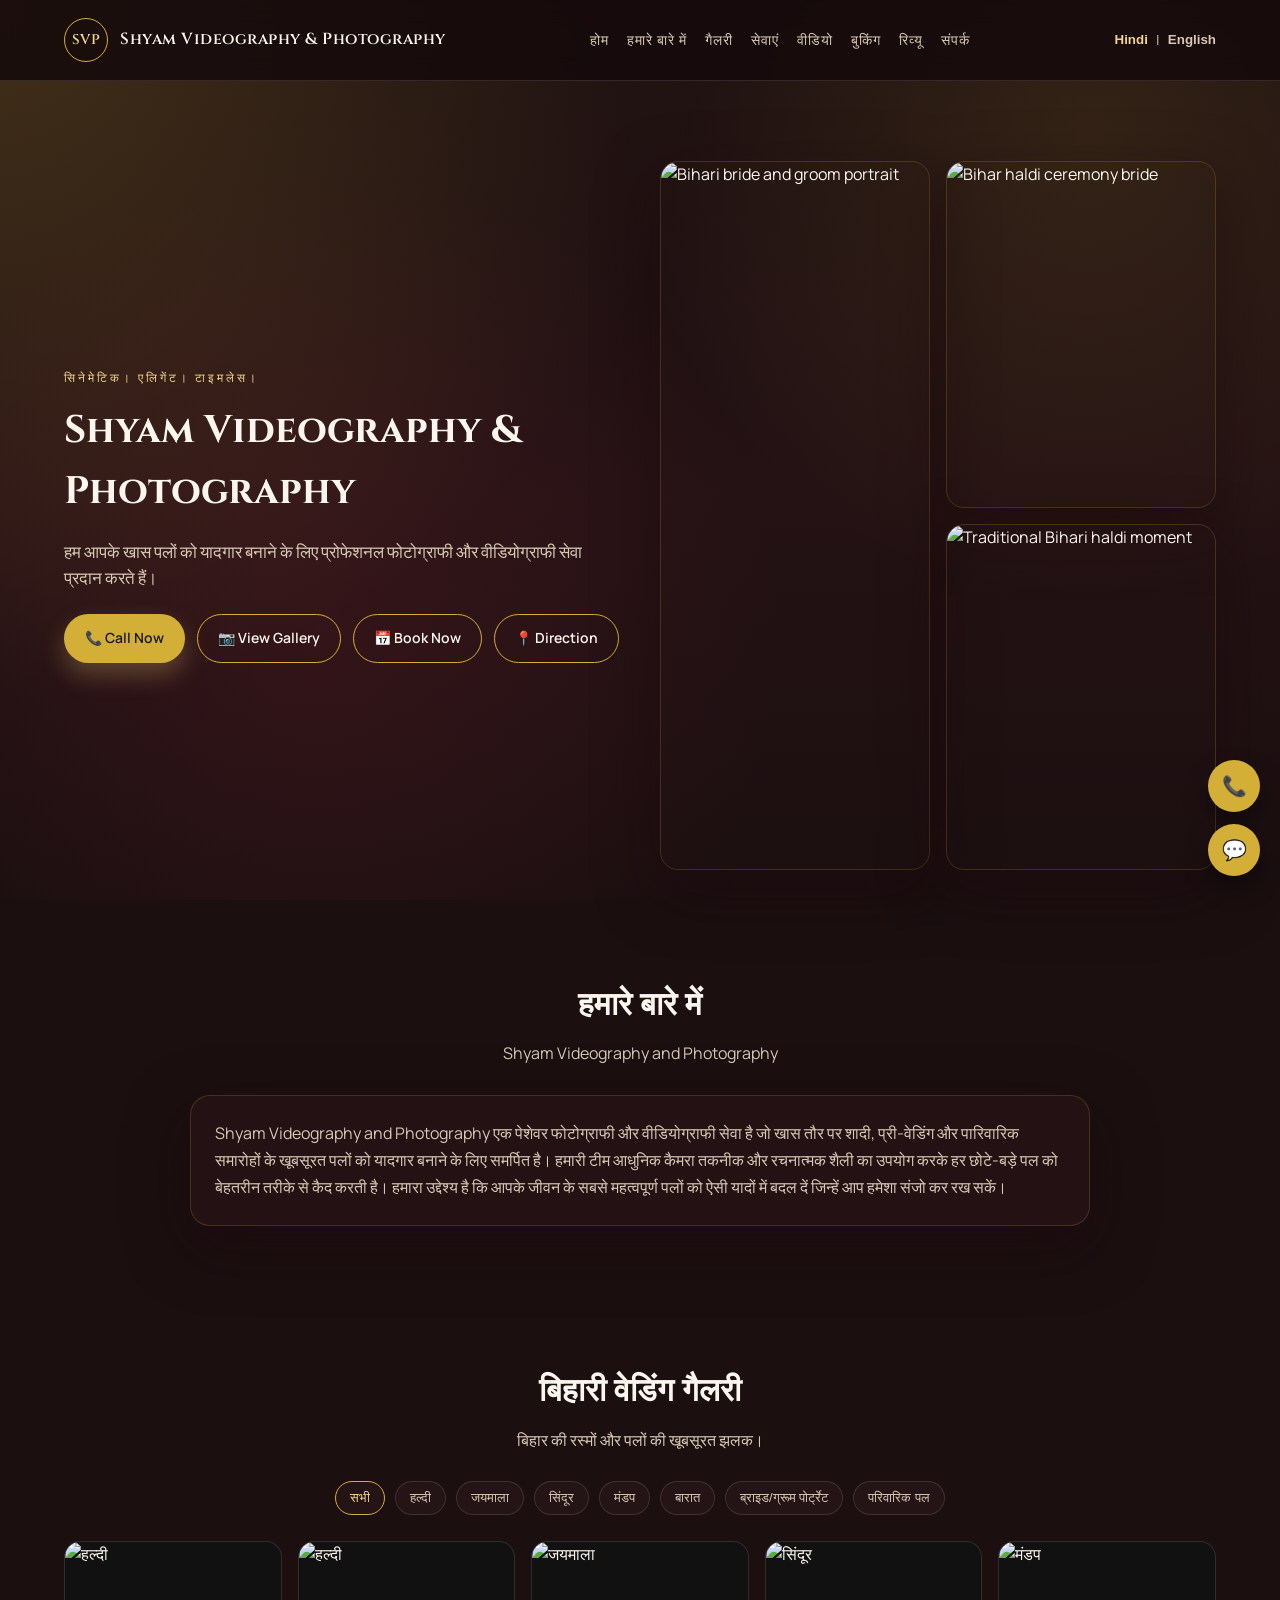
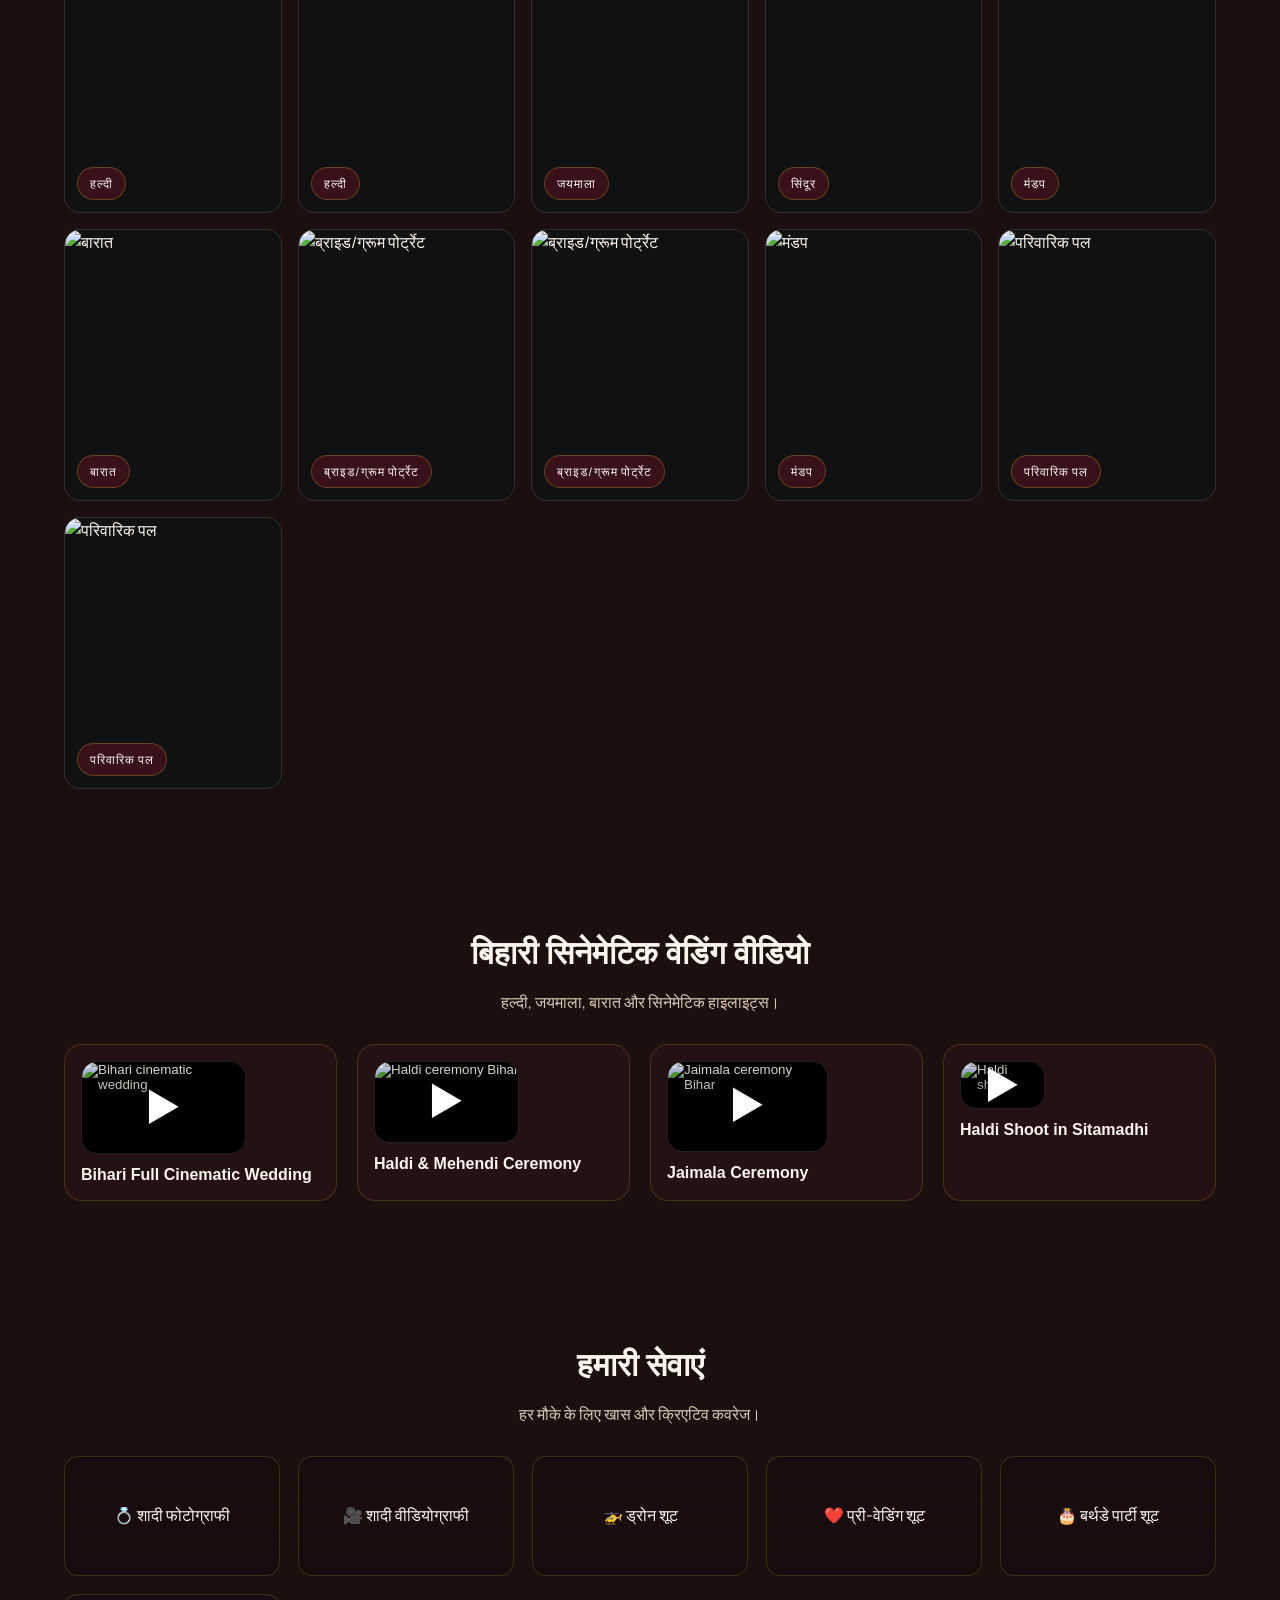
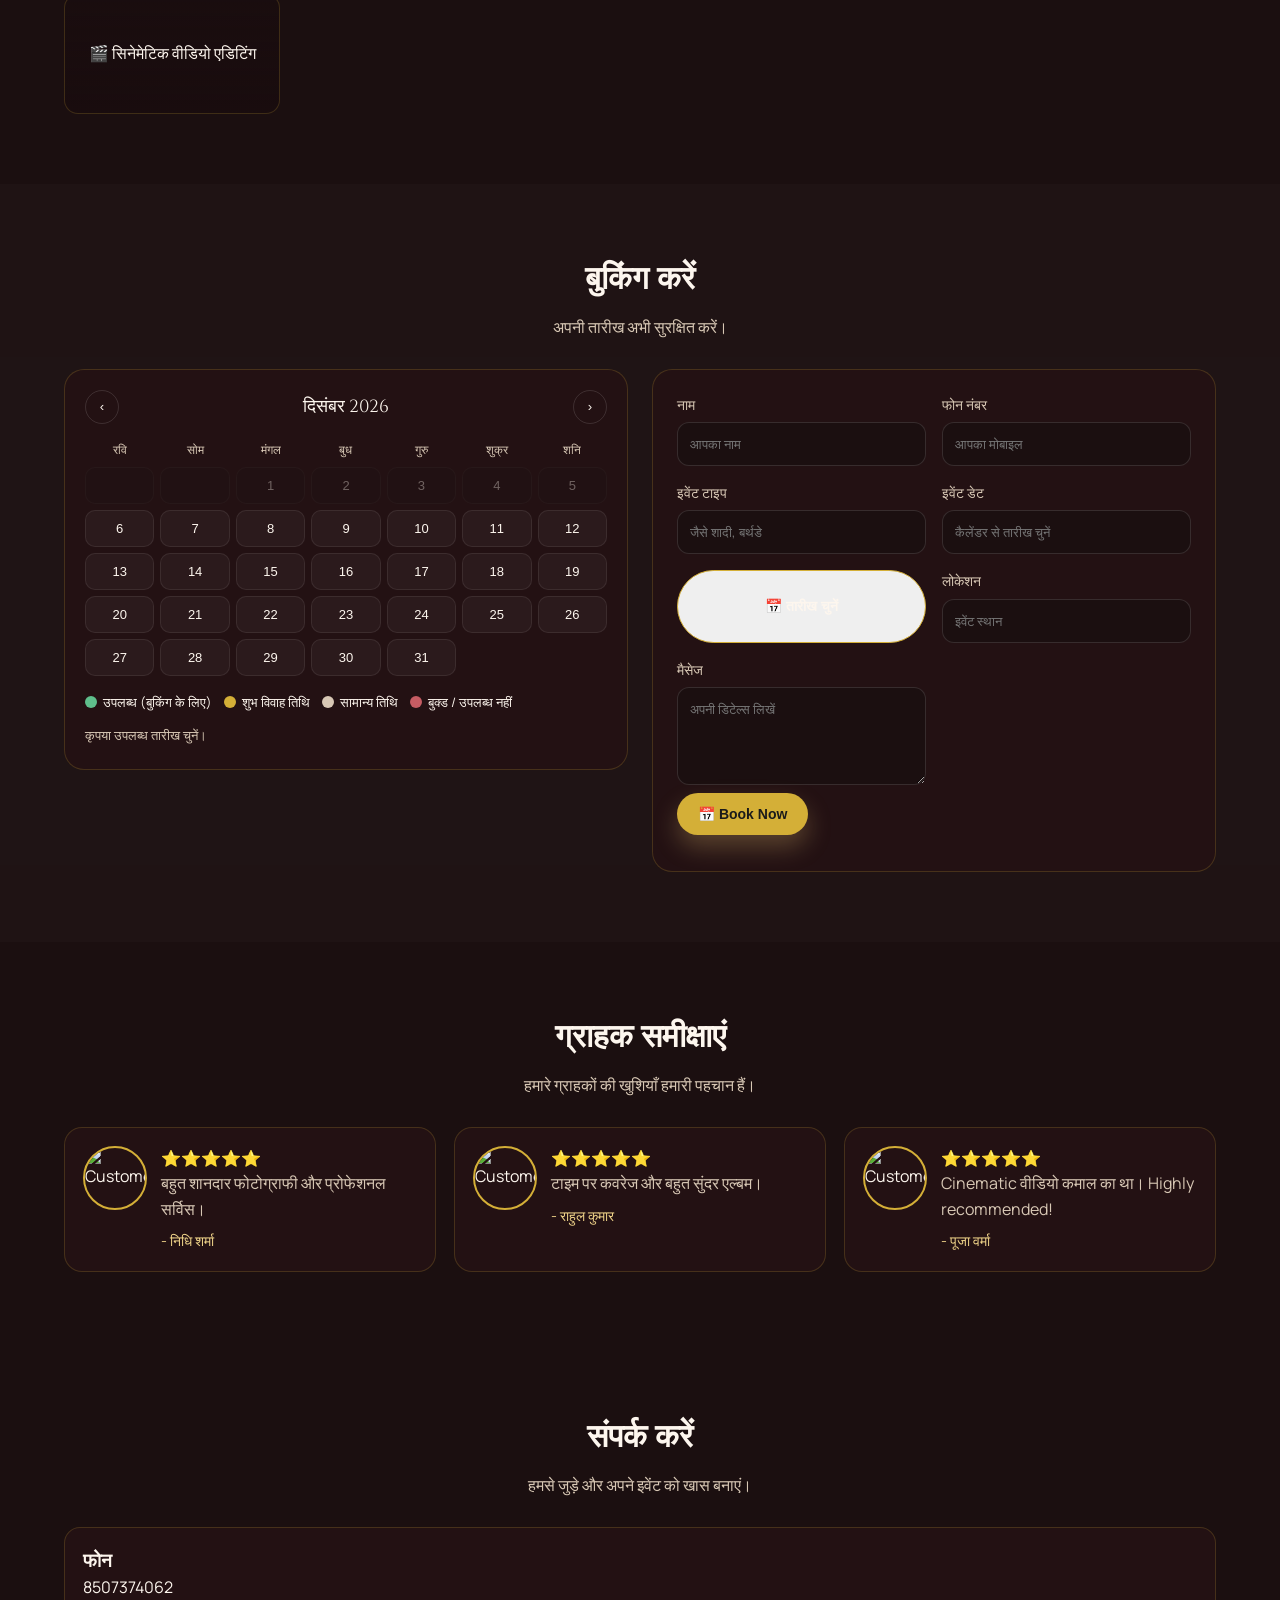
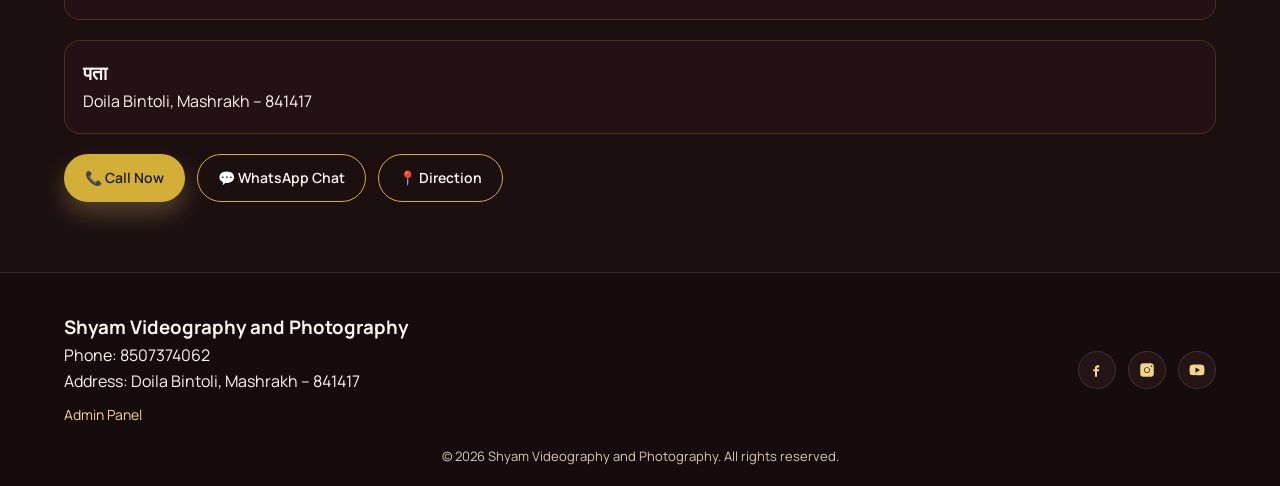
==== index.html @ 52470190 "Add files via upload" ====
﻿<!doctype html>
<html lang="hi">
<head>
  <meta charset="utf-8" />
  <meta name="viewport" content="width=device-width, initial-scale=1" />
  <title>Shyam Videography and Photography</title>
  <meta name="description" content="Shyam Videography and Photography — Professional photography and videography services for weddings, events, pre-wedding shoots, and cinematic films." />
  <meta name="theme-color" content="#0b0b0b" />
  <link rel="preconnect" href="https://fonts.googleapis.com" />
  <link rel="preconnect" href="https://fonts.gstatic.com" crossorigin />
  <link href="https://fonts.googleapis.com/css2?family=Cinzel:wght@500;600;700&family=Manrope:wght@300;400;500;600;700&display=swap" rel="stylesheet" />
  <link rel="stylesheet" href="styles.css" />
</head>
<body>
  <div class="page-bg"></div>
  <header class="site-header">
    <div class="container nav-wrap">
      <a class="logo" href="#home">
        <span class="logo-mark">SVP</span>
        <span class="logo-text" data-i18n="brand">Shyam Videography & Photography</span>
      </a>
      <button class="nav-toggle" aria-label="Toggle navigation" aria-expanded="false">
        <span></span>
        <span></span>
        <span></span>
      </button>
      <nav class="nav">
        <ul class="nav-links">
          <li><a href="#home" data-i18n="nav_home">होम</a></li>
          <li><a href="#about" data-i18n="nav_about">हमारे बारे में</a></li>
          <li><a href="#gallery" data-i18n="nav_gallery">गैलरी</a></li>
          <li><a href="#services" data-i18n="nav_services">सेवाएं</a></li>
          <li><a href="#videos" data-i18n="nav_videos">वीडियो</a></li>
          <li><a href="#booking" data-i18n="nav_booking">बुकिंग</a></li>
          <li><a href="#reviews" data-i18n="nav_reviews">रिव्यू</a></li>
          <li><a href="#contact" data-i18n="nav_contact">संपर्क</a></li>
        </ul>
      </nav>
      <div class="lang-switch" aria-label="Language Switch">
        <button type="button" class="lang-btn active" data-lang="hi">Hindi</button>
        <span class="lang-sep">|</span>
        <button type="button" class="lang-btn" data-lang="en">English</button>
      </div>
    </div>
  </header>

  <main>
    <section id="home" class="hero">
      <div class="container hero-grid">
        <div class="hero-content reveal">
          <p class="eyebrow" data-i18n="hero_eyebrow">Cinematic. Elegant. Timeless.</p>
          <h1 data-i18n="hero_title">Shyam Videography & Photography</h1>
          <p class="hero-desc" data-i18n="hero_desc">
            हम आपके खास पलों को यादगार बनाने के लिए प्रोफेशनल फोटोग्राफी और वीडियोग्राफी सेवा प्रदान करते हैं।
          </p>
          <div class="hero-actions">
            <a class="btn btn-primary" href="tel:8507374062" data-i18n="btn_call">📞 Call Now</a>
            <a class="btn btn-outline" href="#gallery" data-i18n="btn_gallery">📷 View Gallery</a>
            <a class="btn btn-outline" href="#booking" data-i18n="btn_book">📅 Book Now</a>
            <a class="btn btn-outline" href="https://www.google.com/maps/dir/?api=1&destination=Doila+Bintoli+Mashrakh+841417" target="_blank" rel="noopener" data-i18n="btn_direction">📍 Direction</a>
          </div>
        </div>
        <div class="hero-media reveal">
          <div class="hero-image hero-image-lg">
            <img src="https://commons.wikimedia.org/wiki/Special:FilePath/Bihari_Bride_and_groom.jpg" alt="Bihari bride and groom portrait" loading="lazy" decoding="async" width="900" height="1200" />
          </div>
          <div class="hero-image hero-image-sm">
            <img src="https://images.unsplash.com/photo-1698460918119-7359a8a945a0?auto=format&fit=crop&w=900&q=80" alt="Bihar haldi ceremony bride" loading="lazy" decoding="async" width="700" height="900" />
          </div>
          <div class="hero-image hero-image-sm">
            <img src="https://images.unsplash.com/photo-1698460917986-8dfcea8b6ca7?auto=format&fit=crop&w=900&q=80" alt="Traditional Bihari haldi moment" loading="lazy" decoding="async" width="700" height="900" />
          </div>
        </div>
      </div>
    </section>

    <section id="about" class="section about">
      <div class="container">
        <div class="section-title reveal">
          <h2 data-i18n="about_title">हमारे बारे में</h2>
          <p data-i18n="about_sub">Shyam Videography and Photography</p>
        </div>
        <div class="about-card reveal">
          <p data-i18n="about_body">
            Shyam Videography and Photography एक पेशेवर फोटोग्राफी और वीडियोग्राफी सेवा है जो खास तौर पर शादी, प्री-वेडिंग और पारिवारिक समारोहों के खूबसूरत पलों को यादगार बनाने के लिए समर्पित है। हमारी टीम आधुनिक कैमरा तकनीक और रचनात्मक शैली का उपयोग करके हर छोटे-बड़े पल को बेहतरीन तरीके से कैद करती है। हमारा उद्देश्य है कि आपके जीवन के सबसे महत्वपूर्ण पलों को ऐसी यादों में बदल दें जिन्हें आप हमेशा संजो कर रख सकें।
          </p>
        </div>
      </div>
    </section>

    <section id="gallery" class="section">
      <div class="container">
        <div class="section-title reveal">
          <h2 data-i18n="gallery_title">बिहारी वेडिंग गैलरी</h2>
          <p data-i18n="gallery_sub">बिहार की रस्मों और पलों की खूबसूरत झलक।</p>
        </div>
        <div class="gallery-filters reveal">
          <button class="chip active" data-filter="all" data-i18n="cat_all">सभी</button>
          <button class="chip" data-filter="haldi" data-i18n="cat_haldi">हल्दी</button>
          <button class="chip" data-filter="jaimala" data-i18n="cat_jaimala">जयमाला</button>
          <button class="chip" data-filter="sindoor" data-i18n="cat_sindoor">सिंदूर</button>
          <button class="chip" data-filter="mandap" data-i18n="cat_mandap">मंडप</button>
          <button class="chip" data-filter="baraat" data-i18n="cat_baraat">बारात</button>
          <button class="chip" data-filter="portraits" data-i18n="cat_portraits">ब्राइड/ग्रूम पोर्ट्रेट</button>
          <button class="chip" data-filter="family" data-i18n="cat_family">परिवारिक पल</button>
        </div>
        <div class="gallery-grid reveal" id="galleryGrid"></div>
      </div>
    </section>

    <section id="videos" class="section">
      <div class="container">
        <div class="section-title reveal">
          <h2 data-i18n="videos_title">बिहारी सिनेमेटिक वेडिंग वीडियो</h2>
          <p data-i18n="videos_sub">हल्दी, जयमाला, बारात और सिनेमेटिक हाइलाइट्स।</p>
        </div>
        <div class="video-grid reveal">
          <button class="video-card video-trigger" type="button" data-type="youtube" data-src="https://www.youtube.com/embed/qNAuWdhF4SA?autoplay=1" data-title="Bihari Full Cinematic Wedding" aria-label="Play Bihari cinematic wedding video">
            <div class="video-thumb">
              <img src="https://img.youtube.com/vi/qNAuWdhF4SA/hqdefault.jpg" alt="Bihari cinematic wedding" loading="lazy" />
              <span class="play-icon">▶</span>
            </div>
            <h3 data-i18n="video_card_1">Bihari Full Cinematic Wedding</h3>
          </button>
          <button class="video-card video-trigger" type="button" data-type="youtube" data-src="https://www.youtube.com/embed/oXhUP4kQTIw?autoplay=1" data-title="Haldi & Mehendi Ceremony in Bihar" aria-label="Play haldi ceremony video">
            <div class="video-thumb">
              <img src="https://img.youtube.com/vi/oXhUP4kQTIw/hqdefault.jpg" alt="Haldi ceremony Bihar" loading="lazy" />
              <span class="play-icon">▶</span>
            </div>
            <h3 data-i18n="video_card_2">Haldi & Mehendi Ceremony</h3>
          </button>
          <button class="video-card video-trigger" type="button" data-type="youtube" data-src="https://www.youtube.com/embed/7aouarrAxtg?autoplay=1" data-title="Jaimala Ceremony in Bihar" aria-label="Play jaimala ceremony video">
            <div class="video-thumb">
              <img src="https://img.youtube.com/vi/7aouarrAxtg/hqdefault.jpg" alt="Jaimala ceremony Bihar" loading="lazy" />
              <span class="play-icon">▶</span>
            </div>
            <h3 data-i18n="video_card_3">Jaimala Ceremony</h3>
          </button>
          <button class="video-card video-trigger" type="button" data-type="mp4" data-src="https://www.pexels.com/download/video/15805103/" data-poster="https://images.unsplash.com/photo-1698460918119-7359a8a945a0?auto=format&fit=crop&w=1200&q=80" data-title="Haldi Shoot in Sitamadhi" aria-label="Play haldi shoot video">
            <div class="video-thumb">
              <img src="https://images.unsplash.com/photo-1698460918119-7359a8a945a0?auto=format&fit=crop&w=1200&q=80" alt="Haldi shoot" loading="lazy" />
              <span class="play-icon">▶</span>
            </div>
            <h3 data-i18n="video_card_4">Haldi Shoot in Sitamadhi</h3>
          </button>
        </div>
      </div>
    </section>

    <section id="services" class="section">
      <div class="container">
        <div class="section-title reveal">
          <h2 data-i18n="services_title">हमारी सेवाएं</h2>
          <p data-i18n="services_sub">हर मौके के लिए खास और क्रिएटिव कवरेज।</p>
        </div>
        <div class="services-grid reveal">
          <div class="service-card" style="--card-bg: url('https://commons.wikimedia.org/wiki/Special:FilePath/Bihari_Bride_and_groom.jpg');" data-i18n="service_1">💍 शादी फोटोग्राफी</div>
          <div class="service-card" style="--card-bg: url('https://commons.wikimedia.org/wiki/Special:FilePath/Bihari_marriage_system.jpg');" data-i18n="service_2">🎥 शादी वीडियोग्राफी</div>
          <div class="service-card" style="--card-bg: url('https://commons.wikimedia.org/wiki/Special:FilePath/Wedding_in_Bihar.jpg');" data-i18n="service_3">🚁 ड्रोन शूट</div>
          <div class="service-card" style="--card-bg: url('https://images.unsplash.com/photo-1698460917986-8dfcea8b6ca7?auto=format&fit=crop&w=1200&q=80');" data-i18n="service_4">❤️ प्री-वेडिंग शूट</div>
          <div class="service-card" style="--card-bg: url('https://images.pexels.com/photos/14062392/pexels-photo-14062392.jpeg?auto=compress&cs=tinysrgb&w=1200');" data-i18n="service_5">🎂 बर्थडे पार्टी शूट</div>
          <div class="service-card" style="--card-bg: url('https://commons.wikimedia.org/wiki/Special:FilePath/Bihari_wedding_sindoordaan.jpg');" data-i18n="service_6">🎬 सिनेमेटिक वीडियो एडिटिंग</div>
        </div>
      </div>
    </section>

    <section id="booking" class="section booking">
      <div class="container">
        <div class="section-title reveal">
          <h2 data-i18n="booking_title">बुकिंग करें</h2>
          <p data-i18n="booking_sub">अपनी तारीख अभी सुरक्षित करें।</p>
        </div>
        <div class="booking-layout reveal">
          <div class="calendar-panel" id="calendarPanel">
            <div class="calendar-header">
              <button type="button" class="cal-nav" data-cal-prev aria-label="Previous month">‹</button>
              <div class="calendar-title" id="calendarTitle"></div>
              <button type="button" class="cal-nav" data-cal-next aria-label="Next month">›</button>
            </div>
            <div class="calendar-weekdays" id="calendarWeekdays"></div>
            <div class="calendar-grid" id="calendarGrid"></div>
            <div class="calendar-legend">
              <span class="legend available" data-i18n="cal_available">Available for Booking</span>
              <span class="legend shubh" data-i18n="cal_shubh">शुभ विवाह तिथि</span>
              <span class="legend normal" data-i18n="cal_normal">सामान्य तिथि</span>
              <span class="legend booked" data-i18n="cal_booked">Booked / Unavailable</span>
            </div>
            <p class="calendar-note" id="calendarNote"></p>
          </div>

          <form class="booking-form" id="bookingForm">
            <div class="form-grid">
              <label>
                <span data-i18n="form_name">नाम</span>
                <input type="text" name="name" placeholder="आपका नाम" required data-i18n-placeholder="form_name_ph" />
              </label>
              <label>
                <span data-i18n="form_phone">फोन नंबर</span>
                <input type="tel" name="phone" placeholder="आपका मोबाइल" required data-i18n-placeholder="form_phone_ph" />
              </label>
              <label>
                <span data-i18n="form_event">इवेंट टाइप</span>
                <input type="text" name="event" placeholder="जैसे शादी, बर्थडे" required data-i18n-placeholder="form_event_ph" />
              </label>
              <label>
                <span data-i18n="form_event_date">इवेंट डेट</span>
                <input type="text" name="eventDate" id="selectedDate" placeholder="कैलेंडर से तारीख चुनें" readonly required data-i18n-placeholder="form_event_date_ph" />
              </label>
              <button class="btn btn-outline btn-calendar" type="button" data-cal-open data-i18n="btn_select_date">📅 तारीख चुनें</button>
              <label>
                <span data-i18n="form_location">लोकेशन</span>
                <input type="text" name="location" placeholder="इवेंट स्थान" required data-i18n-placeholder="form_location_ph" />
              </label>
              <label>
                <span data-i18n="form_message">मैसेज</span>
                <textarea name="message" rows="4" placeholder="अपनी डिटेल्स लिखें" data-i18n-placeholder="form_message_ph"></textarea>
              </label>
            </div>
            <button class="btn btn-primary" type="submit" data-i18n="btn_book">📅 Book Now</button>
            <p class="form-success" id="formSuccess" aria-live="polite"></p>
          </form>
        </div>
      </div>
    </section>

    <section id="reviews" class="section">
      <div class="container">
        <div class="section-title reveal">
          <h2 data-i18n="reviews_title">ग्राहक समीक्षाएं</h2>
          <p data-i18n="reviews_sub">हमारे ग्राहकों की खुशियाँ हमारी पहचान हैं।</p>
        </div>
        <div class="reviews-grid reveal">
          <div class="review-card">
            <img src="https://images.unsplash.com/photo-1698460918119-7359a8a945a0?auto=format&fit=crop&w=400&q=80" alt="Customer" loading="lazy" />
            <div class="review-content">
              <div class="stars">⭐⭐⭐⭐⭐</div>
              <p data-i18n="review_1">बहुत शानदार फोटोग्राफी और प्रोफेशनल सर्विस।</p>
              <span class="reviewer" data-i18n="reviewer_1">- निधि शर्मा</span>
            </div>
          </div>
          <div class="review-card">
            <img src="https://commons.wikimedia.org/wiki/Special:FilePath/Bihari_Bride_and_groom.jpg" alt="Customer" loading="lazy" />
            <div class="review-content">
              <div class="stars">⭐⭐⭐⭐⭐</div>
              <p data-i18n="review_2">टाइम पर कवरेज और बहुत सुंदर एल्बम।</p>
              <span class="reviewer" data-i18n="reviewer_2">- राहुल कुमार</span>
            </div>
          </div>
          <div class="review-card">
            <img src="https://images.pexels.com/photos/14062392/pexels-photo-14062392.jpeg?auto=compress&cs=tinysrgb&w=400" alt="Customer" loading="lazy" />
            <div class="review-content">
              <div class="stars">⭐⭐⭐⭐⭐</div>
              <p data-i18n="review_3">Cinematic वीडियो कमाल का था। Highly recommended!</p>
              <span class="reviewer" data-i18n="reviewer_3">- पूजा वर्मा</span>
            </div>
          </div>
        </div>
      </div>
    </section>

    <section id="contact" class="section contact">
      <div class="container">
        <div class="section-title reveal">
          <h2 data-i18n="contact_title">संपर्क करें</h2>
          <p data-i18n="contact_sub">हमसे जुड़े और अपने इवेंट को खास बनाएं।</p>
        </div>
        <div class="contact-grid reveal">
          <div class="contact-card">
            <h3 data-i18n="contact_phone">फोन</h3>
            <p><a href="tel:8507374062">8507374062</a></p>
          </div>
          <div class="contact-card">
            <h3 data-i18n="contact_address">पता</h3>
            <p>Doila Bintoli, Mashrakh – 841417</p>
          </div>
          <div class="contact-actions">
            <a class="btn btn-primary" href="tel:8507374062" data-i18n="btn_call">📞 Call Now</a>
            <a class="btn btn-outline" href="https://wa.me/918507374062" target="_blank" rel="noopener" data-i18n="btn_whatsapp">💬 WhatsApp Chat</a>
            <a class="btn btn-outline" href="https://www.google.com/maps/dir/?api=1&destination=Doila+Bintoli+Mashrakh+841417" target="_blank" rel="noopener" data-i18n="btn_direction">📍 Get Direction</a>
          </div>
        </div>
      </div>
    </section>
  </main>

  <footer class="site-footer">
    <div class="container footer-grid">
      <div>
        <h3>Shyam Videography and Photography</h3>
        <p>Phone: <a href="tel:8507374062">8507374062</a></p>
        <p>Address: Doila Bintoli, Mashrakh – 841417</p>
        <a class="admin-link" href="admin.html">Admin Panel</a>
      </div>
      <div class="footer-social">
        <a href="#" aria-label="Facebook" class="social-icon">
          <svg viewBox="0 0 24 24" aria-hidden="true">
            <path d="M15 8.5h-2.1c-.4 0-.9.2-.9.9v1.6h2.9l-.4 2.8h-2.5v7.2H9.3v-7.2H7v-2.8h2.3V9.1c0-2.3 1.4-3.6 3.6-3.6H15v3z"/>
          </svg>
        </a>
        <a href="#" aria-label="Instagram" class="social-icon">
          <svg viewBox="0 0 24 24" aria-hidden="true">
            <path d="M7 3h10a4 4 0 0 1 4 4v10a4 4 0 0 1-4 4H7a4 4 0 0 1-4-4V7a4 4 0 0 1 4-4zm5 5.2a3.8 3.8 0 1 0 0 7.6 3.8 3.8 0 0 0 0-7.6zm6.1-2.2a1 1 0 1 0 0 2 1 1 0 0 0 0-2zm-6.1 3.1a2.9 2.9 0 1 1 0 5.8 2.9 2.9 0 0 1 0-5.8z"/>
          </svg>
        </a>
        <a href="#" aria-label="YouTube" class="social-icon">
          <svg viewBox="0 0 24 24" aria-hidden="true">
            <path d="M21.6 7.2a2.8 2.8 0 0 0-2-2C17.9 4.8 12 4.8 12 4.8s-5.9 0-7.6.4a2.8 2.8 0 0 0-2 2 29.6 29.6 0 0 0 0 9.6 2.8 2.8 0 0 0 2 2c1.7.4 7.6.4 7.6.4s5.9 0 7.6-.4a2.8 2.8 0 0 0 2-2 29.6 29.6 0 0 0 0-9.6zM10 15.5V8.5l6 3.5-6 3.5z"/>
          </svg>
        </a>
      </div>
    </div>
    <div class="footer-bottom">© 2026 Shyam Videography and Photography. All rights reserved.</div>
  </footer>

  <div class="lightbox" id="lightbox" aria-hidden="true">
    <button class="lightbox-close" aria-label="Close">×</button>
    <button class="lightbox-prev" aria-label="Previous">‹</button>
    <img class="lightbox-image" alt="Gallery preview" />
    <button class="lightbox-next" aria-label="Next">›</button>
    <div class="lightbox-caption"></div>
  </div>

  <div class="video-lightbox" id="videoLightbox" aria-hidden="true" role="dialog" aria-modal="true">
    <button class="lightbox-close video-close" aria-label="Close video">×</button>
    <div class="video-shell">
      <div class="video-frame" id="videoFrame"></div>
    </div>
    <div class="lightbox-caption" id="videoCaption"></div>
  </div>

  <div class="floating-buttons">
    <a href="tel:8507374062" class="float-btn" aria-label="Call">📞</a>
    <a href="https://wa.me/918507374062" class="float-btn" aria-label="WhatsApp" target="_blank" rel="noopener">💬</a>
  </div>

  <script src="script.js"></script>
</body>
</html>
---- styles.css ----
﻿:root {
  --bg: #0b0b0b;
  --bg-soft: #131313;
  --text: #f6f2e9;
  --muted: #c7c2b9;
  --accent: #d6b36a;
  --accent-strong: #f3d58a;
  --border: rgba(255, 255, 255, 0.08);
  --shadow: 0 20px 60px rgba(0, 0, 0, 0.45);
  --success: #56c18f;
  --danger: #d0686a;
}

* {
  box-sizing: border-box;
  margin: 0;
  padding: 0;
}

body {
  font-family: "Manrope", sans-serif;
  color: var(--text);
  background: var(--bg);
  line-height: 1.6;
  min-height: 100vh;
  scroll-behavior: smooth;
}

a {
  color: inherit;
  text-decoration: none;
}

img {
  max-width: 100%;
  display: block;
}

.page-bg {
  position: fixed;
  inset: 0;
  background:
    radial-gradient(circle at top left, rgba(214, 179, 106, 0.18), transparent 45%),
    radial-gradient(circle at 20% 70%, rgba(255, 255, 255, 0.05), transparent 40%),
    radial-gradient(circle at 80% 20%, rgba(214, 179, 106, 0.1), transparent 35%),
    linear-gradient(180deg, #0b0b0b 0%, #0f0f0f 60%, #0b0b0b 100%);
  z-index: -2;
}

.container {
  width: min(1200px, 90%);
  margin: 0 auto;
}

.site-header {
  position: sticky;
  top: 0;
  z-index: 20;
  background: rgba(9, 9, 9, 0.8);
  backdrop-filter: blur(12px);
  border-bottom: 1px solid var(--border);
}

.nav-wrap {
  display: flex;
  align-items: center;
  justify-content: space-between;
  padding: 18px 0;
  gap: 16px;
}

.logo {
  display: flex;
  align-items: center;
  gap: 12px;
  font-family: "Cinzel", serif;
  font-weight: 600;
  letter-spacing: 0.5px;
}

.logo-mark {
  width: 44px;
  height: 44px;
  border-radius: 50%;
  border: 1px solid var(--accent);
  display: grid;
  place-items: center;
  color: var(--accent-strong);
  font-size: 14px;
}

.nav {
  flex: 1;
}

.nav-links {
  display: flex;
  gap: 18px;
  list-style: none;
  justify-content: center;
}

.nav-links a {
  font-size: 14px;
  text-transform: uppercase;
  letter-spacing: 1px;
  color: var(--muted);
  transition: color 0.2s ease;
}

.nav-links a:hover,
.nav-links a:focus {
  color: var(--accent-strong);
}

.lang-switch {
  display: flex;
  align-items: center;
  gap: 8px;
  font-size: 14px;
  color: var(--muted);
}

.lang-btn {
  background: transparent;
  border: none;
  color: inherit;
  font-weight: 600;
  cursor: pointer;
}

.lang-btn.active {
  color: var(--accent-strong);
}

.nav-toggle {
  display: none;
  background: transparent;
  border: none;
  flex-direction: column;
  gap: 6px;
  cursor: pointer;
}

.nav-toggle span {
  width: 26px;
  height: 2px;
  background: var(--text);
}

.hero {
  padding: 80px 0 40px;
}

.hero-grid {
  display: grid;
  grid-template-columns: repeat(auto-fit, minmax(280px, 1fr));
  gap: 40px;
  align-items: center;
}

.hero-content h1 {
  font-family: "Cinzel", serif;
  font-size: clamp(2.2rem, 3vw, 3.4rem);
  margin: 12px 0 16px;
}

.hero-desc {
  color: var(--muted);
  font-size: 1.05rem;
  max-width: 540px;
}

.eyebrow {
  text-transform: uppercase;
  letter-spacing: 3px;
  font-size: 12px;
  color: var(--accent-strong);
}

.hero-actions {
  display: flex;
  flex-wrap: wrap;
  gap: 12px;
  margin-top: 22px;
}

.btn {
  display: inline-flex;
  align-items: center;
  justify-content: center;
  padding: 12px 20px;
  border-radius: 999px;
  font-weight: 600;
  font-size: 14px;
  border: 1px solid transparent;
  transition: transform 0.2s ease, box-shadow 0.2s ease, border-color 0.2s ease;
}

.btn-primary {
  background: var(--accent);
  color: #1a1a1a;
  box-shadow: 0 12px 24px rgba(214, 179, 106, 0.3);
}

.btn-outline {
  border-color: var(--accent);
  color: var(--text);
}

.btn:hover {
  transform: translateY(-2px);
  box-shadow: 0 10px 30px rgba(0, 0, 0, 0.35);
}

.hero-media {
  display: grid;
  grid-template-columns: repeat(2, minmax(0, 1fr));
  grid-auto-rows: minmax(120px, auto);
  gap: 16px;
}

.hero-image {
  overflow: hidden;
  border-radius: 18px;
  border: 1px solid var(--border);
  box-shadow: var(--shadow);
}

.hero-image img {
  width: 100%;
  height: 100%;
  object-fit: cover;
  transition: transform 0.4s ease;
}

.hero-image:hover img {
  transform: scale(1.06);
}

.hero-image-lg {
  grid-row: span 2;
}

.section {
  padding: 70px 0;
}

.section-title {
  text-align: center;
  margin-bottom: 28px;
}

.section-title h2 {
  font-family: "Cinzel", serif;
  font-size: clamp(1.6rem, 2.5vw, 2.4rem);
  margin-bottom: 10px;
}

.section-title p {
  color: var(--muted);
}

.about-card {
  background: var(--bg-soft);
  border: 1px solid var(--border);
  border-radius: 20px;
  padding: 24px;
  max-width: 900px;
  margin: 0 auto;
  color: var(--muted);
  font-size: 1rem;
  line-height: 1.7;
  box-shadow: var(--shadow);
}

.gallery-filters {
  display: flex;
  flex-wrap: wrap;
  gap: 10px;
  justify-content: center;
  margin-bottom: 26px;
}

.chip {
  padding: 8px 14px;
  border-radius: 999px;
  border: 1px solid var(--border);
  background: var(--bg-soft);
  color: var(--muted);
  font-size: 13px;
  cursor: pointer;
}

.chip.active {
  border-color: var(--accent);
  color: var(--accent-strong);
}

.gallery-grid {
  display: grid;
  grid-template-columns: repeat(auto-fit, minmax(180px, 1fr));
  gap: 16px;
}

.gallery-item {
  position: relative;
  overflow: hidden;
  border-radius: 16px;
  border: 1px solid var(--border);
  cursor: pointer;
  aspect-ratio: 4 / 5;
  background: #111;
}

.gallery-item img {
  width: 100%;
  height: 100%;
  object-fit: cover;
  transition: transform 0.4s ease;
}

.gallery-item:hover img {
  transform: scale(1.08);
}

.gallery-item .badge {
  position: absolute;
  bottom: 12px;
  left: 12px;
  background: rgba(0, 0, 0, 0.6);
  border: 1px solid var(--border);
  color: var(--text);
  padding: 6px 12px;
  border-radius: 999px;
  font-size: 12px;
  letter-spacing: 1px;
}

.video-grid {
  display: grid;
  grid-template-columns: repeat(auto-fit, minmax(240px, 1fr));
  gap: 20px;
}

.video-card {
  background: var(--bg-soft);
  border: 1px solid var(--border);
  border-radius: 18px;
  padding: 16px;
  text-align: left;
  cursor: pointer;
  color: inherit;
  display: flex;
  flex-direction: column;
  gap: 12px;
}

.video-card:focus-visible {
  outline: 2px solid var(--accent);
  outline-offset: 2px;
}

.video-card h3 {
  font-size: 1rem;
}

.video-thumb {
  position: relative;
  border-radius: 16px;
  overflow: hidden;
  border: 1px solid var(--border);
  aspect-ratio: 16 / 9;
  background: #000;
}

.video-thumb img {
  width: 100%;
  height: 100%;
  object-fit: cover;
}

.play-icon {
  position: absolute;
  inset: 0;
  display: grid;
  place-items: center;
  font-size: 42px;
  color: #fff;
  background: linear-gradient(0deg, rgba(0, 0, 0, 0.55), rgba(0, 0, 0, 0.1));
}

.video-shell {
  width: min(960px, 92vw);
}

.video-frame {
  position: relative;
  padding-top: 56.25%;
  border-radius: 16px;
  overflow: hidden;
  border: 1px solid var(--border);
  background: #000;
}

.video-frame iframe,
.video-frame video {
  position: absolute;
  inset: 0;
  width: 100%;
  height: 100%;
  border: none;
}

.services-grid {
  display: grid;
  grid-template-columns: repeat(auto-fit, minmax(200px, 1fr));
  gap: 18px;
}

.service-card {
  padding: 18px;
  border-radius: 14px;
  border: 1px solid var(--border);
  text-align: center;
  font-size: 1rem;
  min-height: 120px;
  display: grid;
  place-items: center;
  background:
    linear-gradient(180deg, rgba(11, 11, 11, 0.6) 0%, rgba(11, 11, 11, 0.85) 100%),
    var(--card-bg, #1b1b1b);
  background-size: cover;
  background-position: center;
}

.booking {
  background: rgba(255, 255, 255, 0.02);
}

.booking-layout {
  display: grid;
  grid-template-columns: minmax(0, 1fr) minmax(0, 1fr);
  gap: 24px;
  align-items: start;
}

.calendar-panel {
  background: var(--bg-soft);
  border-radius: 20px;
  padding: 20px;
  border: 1px solid var(--border);
}

.calendar-header {
  display: flex;
  align-items: center;
  justify-content: space-between;
  margin-bottom: 16px;
}

.calendar-title {
  font-family: "Cinzel", serif;
  font-size: 1.1rem;
}

.cal-nav {
  width: 34px;
  height: 34px;
  border-radius: 50%;
  border: 1px solid var(--border);
  background: transparent;
  color: var(--text);
  cursor: pointer;
}

.calendar-weekdays {
  display: grid;
  grid-template-columns: repeat(7, 1fr);
  gap: 6px;
  margin-bottom: 8px;
  text-align: center;
  color: var(--muted);
  font-size: 12px;
}

.calendar-grid {
  display: grid;
  grid-template-columns: repeat(7, 1fr);
  gap: 6px;
}

.calendar-day {
  border-radius: 10px;
  border: 1px solid var(--border);
  background: #0d0d0d;
  color: var(--text);
  font-size: 13px;
  padding: 10px 0;
  cursor: pointer;
  text-align: center;
}

.calendar-day.is-muted {
  opacity: 0.35;
  cursor: default;
}

.calendar-day.is-booked {
  background: rgba(208, 104, 106, 0.15);
  border-color: rgba(208, 104, 106, 0.5);
  color: var(--danger);
  cursor: not-allowed;
}

.calendar-day.is-available {
  background: rgba(86, 193, 143, 0.12);
  border-color: rgba(86, 193, 143, 0.45);
  color: var(--success);
}

.calendar-day.is-selected {
  background: var(--accent);
  color: #1a1a1a;
  border-color: var(--accent-strong);
}

.calendar-legend {
  display: flex;
  flex-wrap: wrap;
  gap: 12px;
  margin-top: 16px;
  font-size: 13px;
}

.legend {
  display: inline-flex;
  align-items: center;
  gap: 6px;
}

.legend::before {
  content: "";
  width: 12px;
  height: 12px;
  border-radius: 50%;
  display: inline-block;
}

.legend.available::before {
  background: var(--success);
}

.legend.booked::before {
  background: var(--danger);
}

.calendar-note {
  margin-top: 12px;
  color: var(--muted);
  font-size: 13px;
  min-height: 24px;
}

.booking-form {
  background: var(--bg-soft);
  border-radius: 20px;
  padding: 24px;
  border: 1px solid var(--border);
}

.form-grid {
  display: grid;
  grid-template-columns: repeat(auto-fit, minmax(220px, 1fr));
  gap: 16px;
}

label span {
  display: block;
  margin-bottom: 6px;
  color: var(--muted);
  font-size: 14px;
}

input,
textarea,
select {
  width: 100%;
  border-radius: 12px;
  border: 1px solid var(--border);
  background: #0d0d0d;
  color: var(--text);
  padding: 12px;
  font-family: inherit;
}

textarea {
  resize: vertical;
}

.form-success {
  margin-top: 12px;
  color: var(--accent-strong);
  font-weight: 600;
}

.reviews-grid {
  display: grid;
  grid-template-columns: repeat(auto-fit, minmax(240px, 1fr));
  gap: 18px;
}

.review-card {
  background: var(--bg-soft);
  border: 1px solid var(--border);
  border-radius: 18px;
  padding: 18px;
  display: flex;
  gap: 14px;
  align-items: flex-start;
}

.review-card img {
  width: 64px;
  height: 64px;
  border-radius: 50%;
  object-fit: cover;
  border: 2px solid var(--accent);
}

.review-content p {
  color: var(--muted);
}

.reviewer {
  display: block;
  margin-top: 8px;
  color: var(--accent-strong);
  font-size: 14px;
}

.contact-grid {
  display: grid;
  gap: 20px;
}

.contact-card {
  background: var(--bg-soft);
  border: 1px solid var(--border);
  border-radius: 16px;
  padding: 18px;
}

.contact-actions {
  display: flex;
  flex-wrap: wrap;
  gap: 12px;
}

.site-footer {
  border-top: 1px solid var(--border);
  padding: 40px 0 20px;
  background: #0a0a0a;
}

.footer-grid {
  display: flex;
  flex-wrap: wrap;
  justify-content: space-between;
  gap: 20px;
  align-items: center;
}

.footer-social {
  display: flex;
  gap: 12px;
}

.social-icon {
  width: 38px;
  height: 38px;
  border-radius: 50%;
  background: var(--bg-soft);
  border: 1px solid var(--border);
  display: grid;
  place-items: center;
  font-weight: 700;
}

.social-icon svg {
  width: 18px;
  height: 18px;
  fill: var(--accent-strong);
}

.admin-link {
  display: inline-block;
  margin-top: 10px;
  font-size: 14px;
  color: var(--accent-strong);
}

.footer-bottom {
  text-align: center;
  margin-top: 18px;
  color: var(--muted);
  font-size: 13px;
}

.lightbox {
  position: fixed;
  inset: 0;
  background: rgba(0, 0, 0, 0.9);
  display: none;
  align-items: center;
  justify-content: center;
  flex-direction: column;
  gap: 16px;
  z-index: 50;
  padding: 20px;
}

.lightbox.open {
  display: flex;
}

.lightbox-image {
  max-width: min(900px, 90vw);
  max-height: 70vh;
  border-radius: 16px;
}

.lightbox-close,
.lightbox-prev,
.lightbox-next {
  position: absolute;
  top: 30px;
  background: transparent;
  border: none;
  color: var(--text);
  font-size: 32px;
  cursor: pointer;
}

.lightbox-prev,
.lightbox-next {
  top: 50%;
  transform: translateY(-50%);
  font-size: 48px;
}

.lightbox-prev {
  left: 30px;
}

.lightbox-next {
  right: 30px;
}

.lightbox-close {
  right: 30px;
}

.lightbox-caption {
  color: var(--muted);
}

.video-lightbox {
  position: fixed;
  inset: 0;
  background: rgba(0, 0, 0, 0.92);
  display: none;
  align-items: center;
  justify-content: center;
  flex-direction: column;
  gap: 16px;
  z-index: 60;
  padding: 20px;
}

.video-lightbox.open {
  display: flex;
}

.floating-buttons {
  position: fixed;
  right: 20px;
  bottom: 24px;
  display: flex;
  flex-direction: column;
  gap: 12px;
  z-index: 40;
}

.float-btn {
  width: 52px;
  height: 52px;
  border-radius: 50%;
  background: var(--accent);
  color: #1a1a1a;
  display: grid;
  place-items: center;
  box-shadow: 0 12px 24px rgba(0, 0, 0, 0.4);
  font-size: 20px;
}

.reveal {
  opacity: 0;
  transform: translateY(24px);
  transition: opacity 0.6s ease, transform 0.6s ease;
}

.reveal.in-view {
  opacity: 1;
  transform: translateY(0);
}

.admin-body {
  background: #0b0b0b;
}

.admin-panel {
  background: var(--bg-soft);
  border-radius: 20px;
  padding: 24px;
  border: 1px solid var(--border);
}

.admin-grid {
  display: grid;
  grid-template-columns: minmax(0, 1fr) minmax(0, 1fr);
  gap: 20px;
}

.admin-list {
  border: 1px solid var(--border);
  border-radius: 16px;
  padding: 16px;
  max-height: 340px;
  overflow: auto;
  display: grid;
  gap: 12px;
}

.admin-item {
  display: flex;
  flex-direction: column;
  gap: 4px;
  padding: 10px 0;
  border-bottom: 1px solid var(--border);
  font-size: 14px;
}

.admin-item:last-child {
  border-bottom: none;
}

.admin-actions {
  display: flex;
  flex-wrap: wrap;
  gap: 10px;
  margin-top: 12px;
}

.booking-card {
  border: 1px solid var(--border);
  border-radius: 16px;
  padding: 14px;
  background: #0f0f0f;
  display: grid;
  gap: 8px;
}

.booking-header {
  display: flex;
  align-items: center;
  justify-content: space-between;
  gap: 10px;
}

.status-pill {
  padding: 4px 10px;
  border-radius: 999px;
  font-size: 12px;
  text-transform: uppercase;
  letter-spacing: 1px;
}

.status-pending {
  background: rgba(214, 179, 106, 0.2);
  color: var(--accent-strong);
}

.status-confirmed {
  background: rgba(86, 193, 143, 0.2);
  color: var(--success);
}

.status-rejected {
  background: rgba(208, 104, 106, 0.2);
  color: var(--danger);
}

.booking-meta {
  color: var(--muted);
  font-size: 13px;
}

.booking-actions {
  display: flex;
  flex-wrap: wrap;
  gap: 10px;
}

@media (max-width: 960px) {
  .nav-links {
    position: absolute;
    top: 72px;
    right: 5%;
    flex-direction: column;
    background: rgba(10, 10, 10, 0.96);
    padding: 20px;
    border-radius: 16px;
    border: 1px solid var(--border);
    display: none;
  }

  .nav-links.open {
    display: flex;
  }

  .nav-toggle {
    display: flex;
  }

  .nav {
    flex: 0;
  }

  .lang-switch {
    font-size: 12px;
  }

  .hero {
    padding-top: 60px;
  }

  .booking-layout {
    grid-template-columns: 1fr;
  }

  .admin-grid {
    grid-template-columns: 1fr;
  }
}

@media (max-width: 600px) {
  .hero-actions {
    flex-direction: column;
    align-items: stretch;
  }

  .review-card {
    flex-direction: column;
    align-items: flex-start;
  }

  .lightbox-prev,
  .lightbox-next {
    display: none;
  }
}

/* Wedding theme overrides */
:root {
  --bg: #1b0f10;
  --bg-soft: #251415;
  --text: #fdf6ee;
  --muted: #d8c8b5;
  --accent: #d4af37;
  --accent-strong: #f1d58a;
  --maroon: #6b1f2a;
  --maroon-dark: #4b131d;
  --cream: #fdf6ee;
  --border: rgba(255, 255, 255, 0.12);
  --shadow: 0 20px 60px rgba(28, 10, 12, 0.55);
  --success: #5fbf8c;
  --danger: #c65c63;
}

.page-bg {
  background:
    radial-gradient(circle at top left, rgba(212, 175, 55, 0.2), transparent 45%),
    radial-gradient(circle at 25% 70%, rgba(107, 31, 42, 0.25), transparent 40%),
    radial-gradient(circle at 85% 15%, rgba(212, 175, 55, 0.12), transparent 35%),
    linear-gradient(180deg, #1b0f10 0%, #241214 55%, #1b0f10 100%);
}

.site-header {
  background: rgba(22, 10, 12, 0.86);
}

.hero-image {
  border-color: rgba(212, 175, 55, 0.2);
}

.about-card,
.video-card,
.booking-form,
.calendar-panel,
.review-card,
.contact-card,
.admin-panel {
  background: rgba(36, 18, 20, 0.92);
  border-color: rgba(212, 175, 55, 0.2);
}

.gallery-item .badge {
  background: rgba(75, 19, 29, 0.7);
  border-color: rgba(212, 175, 55, 0.3);
}

.service-card {
  border-color: rgba(212, 175, 55, 0.2);
  background:
    linear-gradient(180deg, rgba(25, 12, 14, 0.55) 0%, rgba(25, 12, 14, 0.85) 100%),
    var(--card-bg, #1b1b1b);
}

.calendar-panel {
  transition: box-shadow 0.3s ease, border-color 0.3s ease;
}

.calendar-panel.is-highlight {
  border-color: rgba(212, 175, 55, 0.55);
  box-shadow: 0 0 0 2px rgba(212, 175, 55, 0.2), var(--shadow);
}

.calendar-day {
  background: #1f1112;
  border-color: rgba(255, 255, 255, 0.08);
}

.calendar-day.is-booked {
  background: rgba(198, 92, 99, 0.18);
  border-color: rgba(198, 92, 99, 0.6);
}

.calendar-day.is-available {
  background: rgba(95, 191, 140, 0.15);
  border-color: rgba(95, 191, 140, 0.45);
}

.calendar-day.is-shubh {
  background: rgba(212, 175, 55, 0.18);
  border-color: rgba(212, 175, 55, 0.55);
  color: var(--accent-strong);
}

.calendar-day.is-normal {
  background: rgba(255, 255, 255, 0.04);
}

.legend.shubh::before {
  background: var(--accent);
}

.legend.normal::before {
  background: var(--muted);
}

input,
textarea,
select {
  border-color: rgba(255, 255, 255, 0.12);
  background: #1b0f10;
}

.btn-calendar {
  width: 100%;
  justify-content: center;
}

.site-footer {
  background: #160c0d;
}

.admin-login {
  max-width: 520px;
  margin: 0 auto;
  background: rgba(36, 18, 20, 0.92);
  border-radius: 20px;
  padding: 28px;
  border: 1px solid rgba(212, 175, 55, 0.25);
  box-shadow: var(--shadow);
}

.admin-login .section-title {
  margin-bottom: 18px;
}

.admin-toolbar {
  display: flex;
  justify-content: space-between;
  align-items: center;
  gap: 12px;
  margin-bottom: 18px;
  flex-wrap: wrap;
}

.report-grid {
  display: grid;
  grid-template-columns: repeat(auto-fit, minmax(180px, 1fr));
  gap: 14px;
  margin-bottom: 16px;
}

.report-card {
  background: #1b0f10;
  border: 1px solid rgba(212, 175, 55, 0.18);
  border-radius: 16px;
  padding: 14px;
}

.report-card h4 {
  font-size: 13px;
  text-transform: uppercase;
  letter-spacing: 1px;
  color: var(--muted);
  margin-bottom: 6px;
}

.report-card p {
  font-size: 20px;
  font-weight: 600;
  color: var(--accent-strong);
}

.report-table {
  border: 1px solid rgba(212, 175, 55, 0.18);
  border-radius: 16px;
  padding: 16px;
  display: grid;
  gap: 12px;
}

.report-row {
  border-bottom: 1px solid rgba(255, 255, 255, 0.06);
  padding-bottom: 10px;
  display: grid;
  gap: 4px;
  font-size: 13px;
}

.report-row:last-child {
  border-bottom: none;
  padding-bottom: 0;
}

@media print {
  body * {
    visibility: hidden;
  }

  .report-print,
  .report-print * {
    visibility: visible;
  }

  .report-print {
    position: absolute;
    inset: 0;
    padding: 24px;
    background: #fff;
    color: #000;
  }

  .report-print .report-card,
  .report-print .report-table {
    border-color: #ccc;
  }
}

.admin-body { background: var(--bg); }
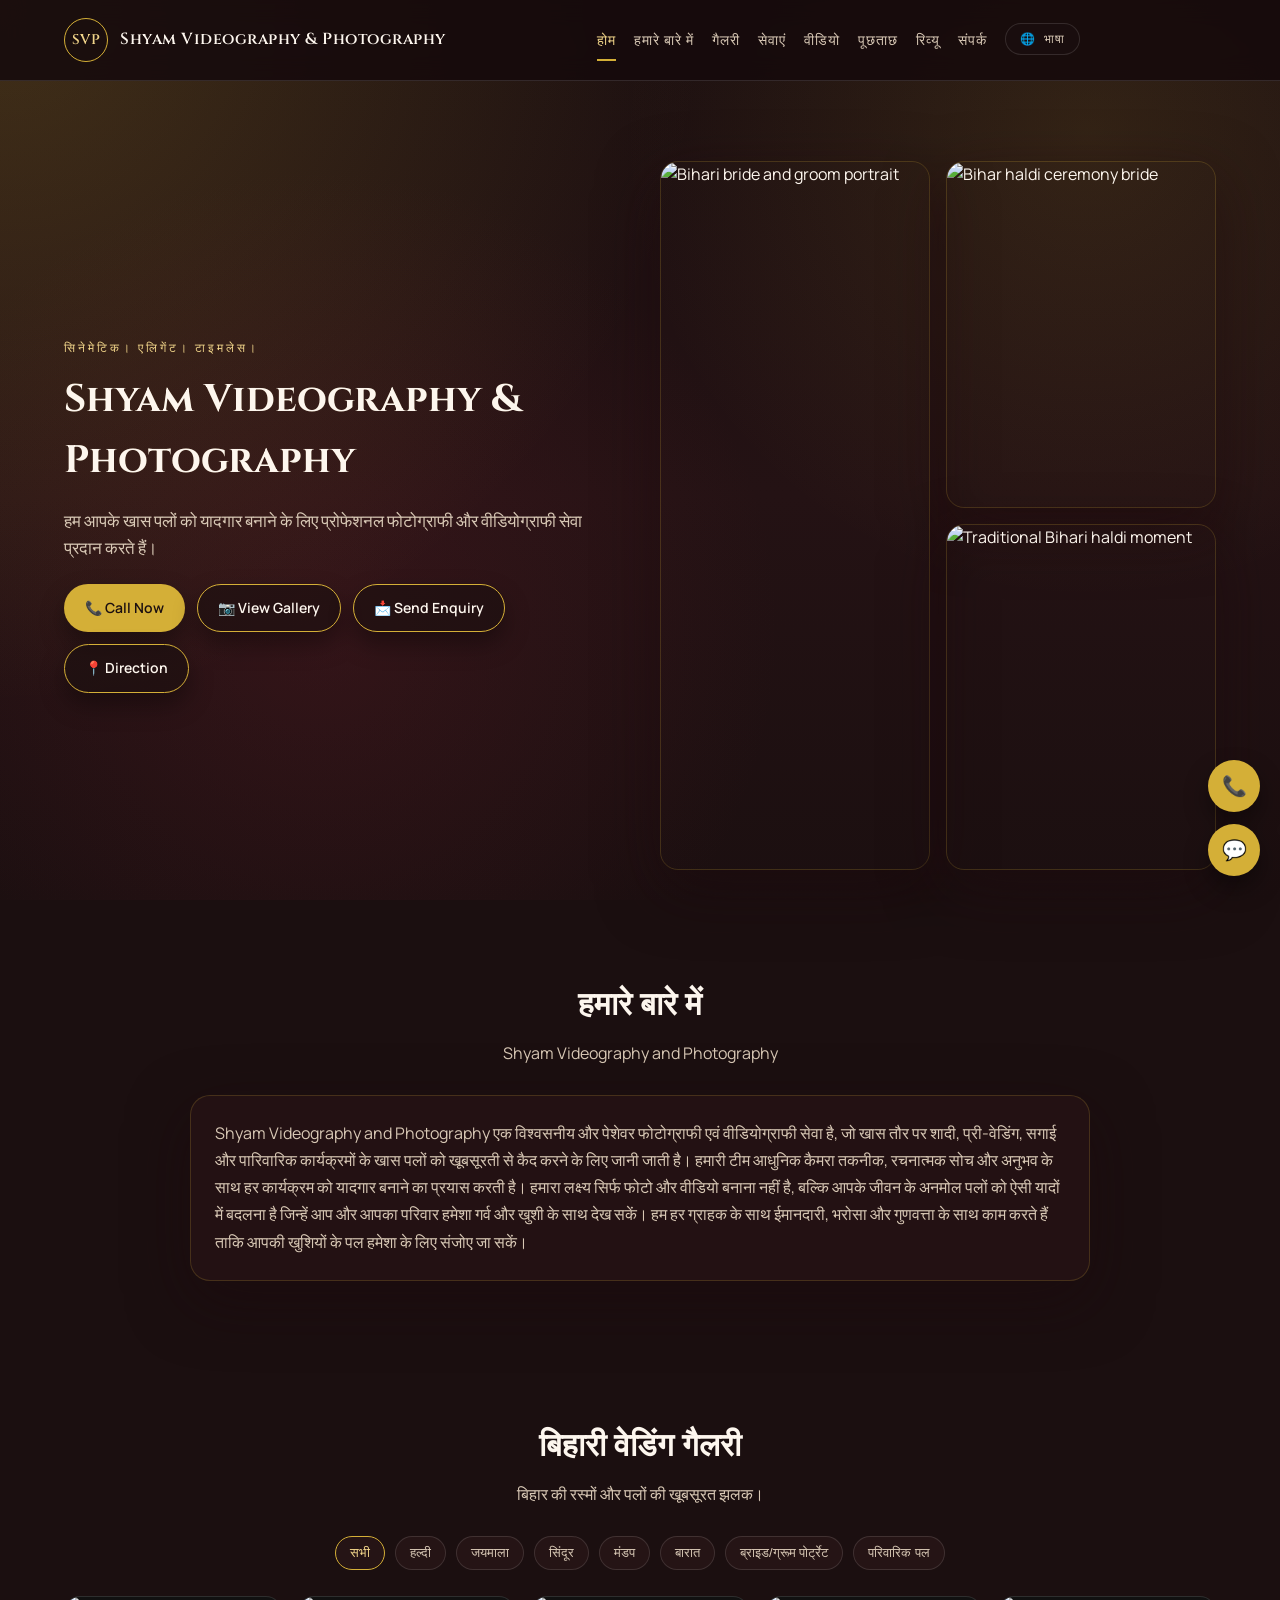
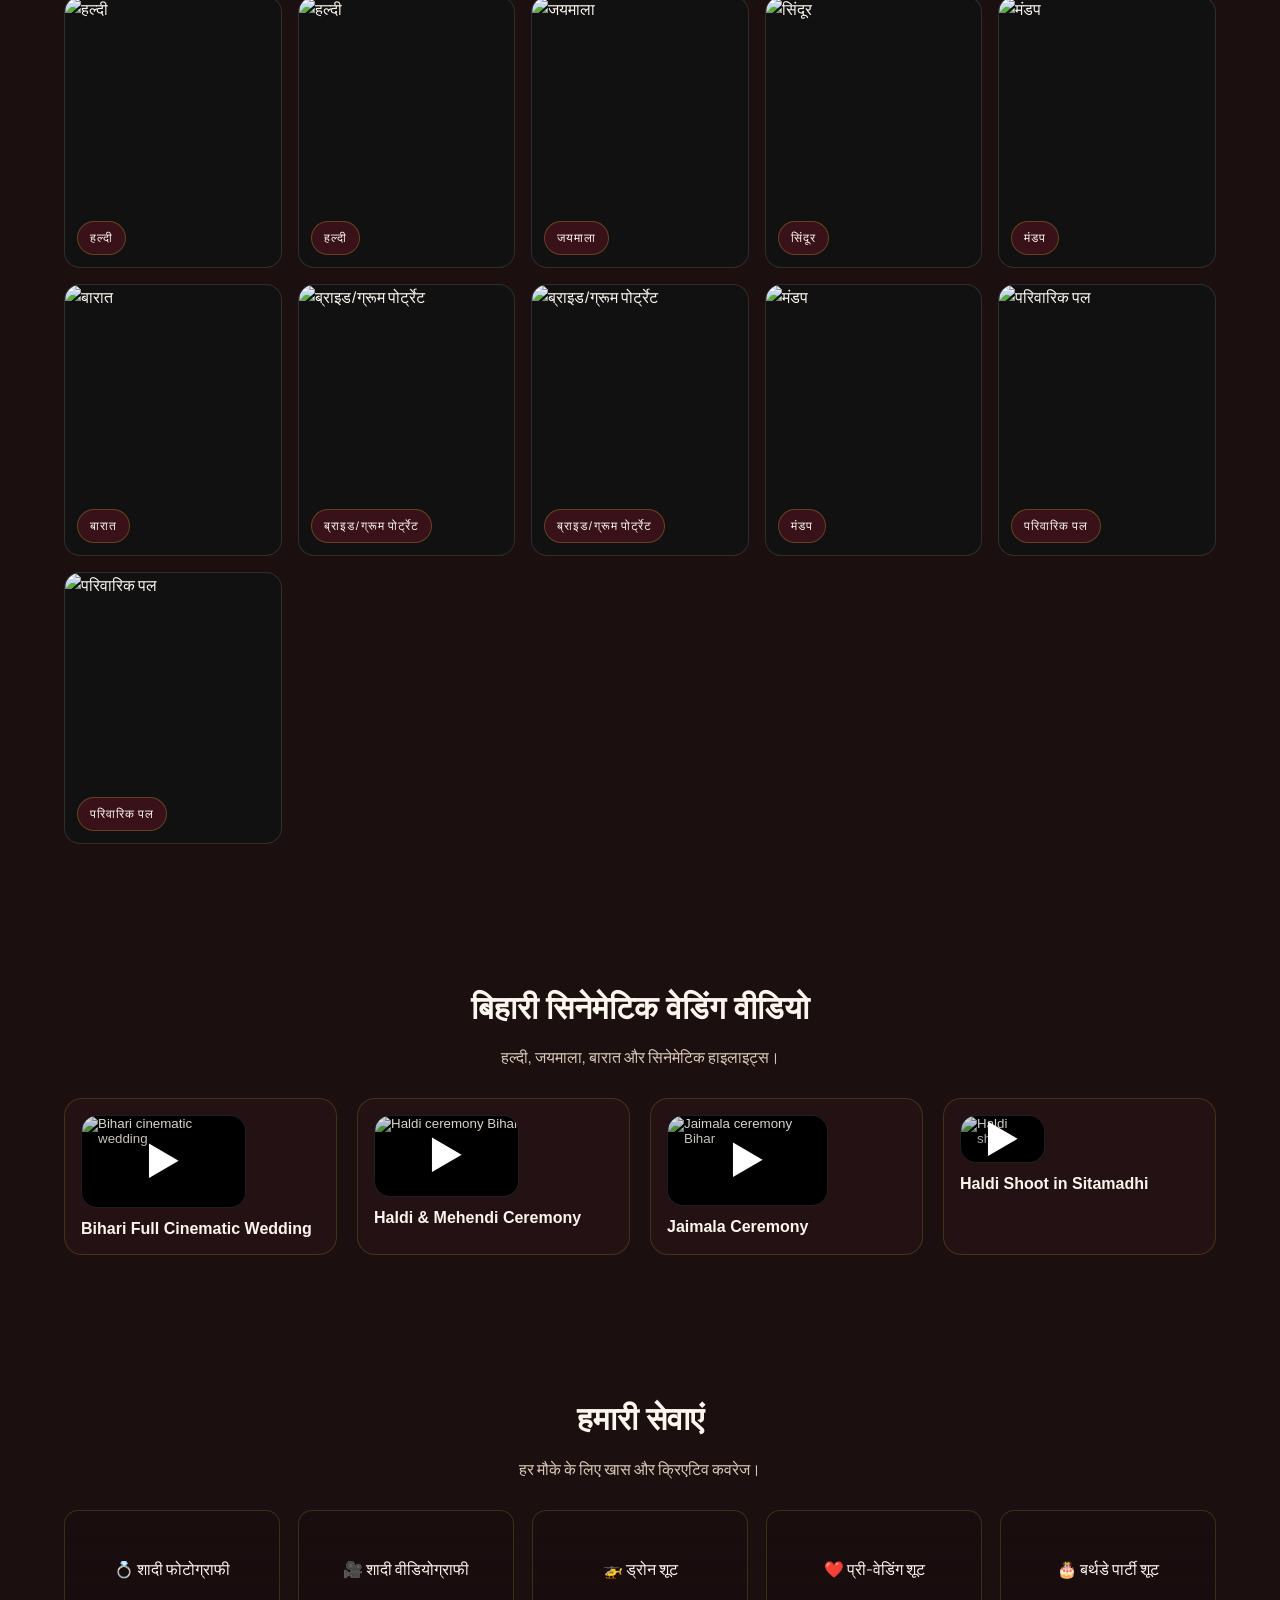
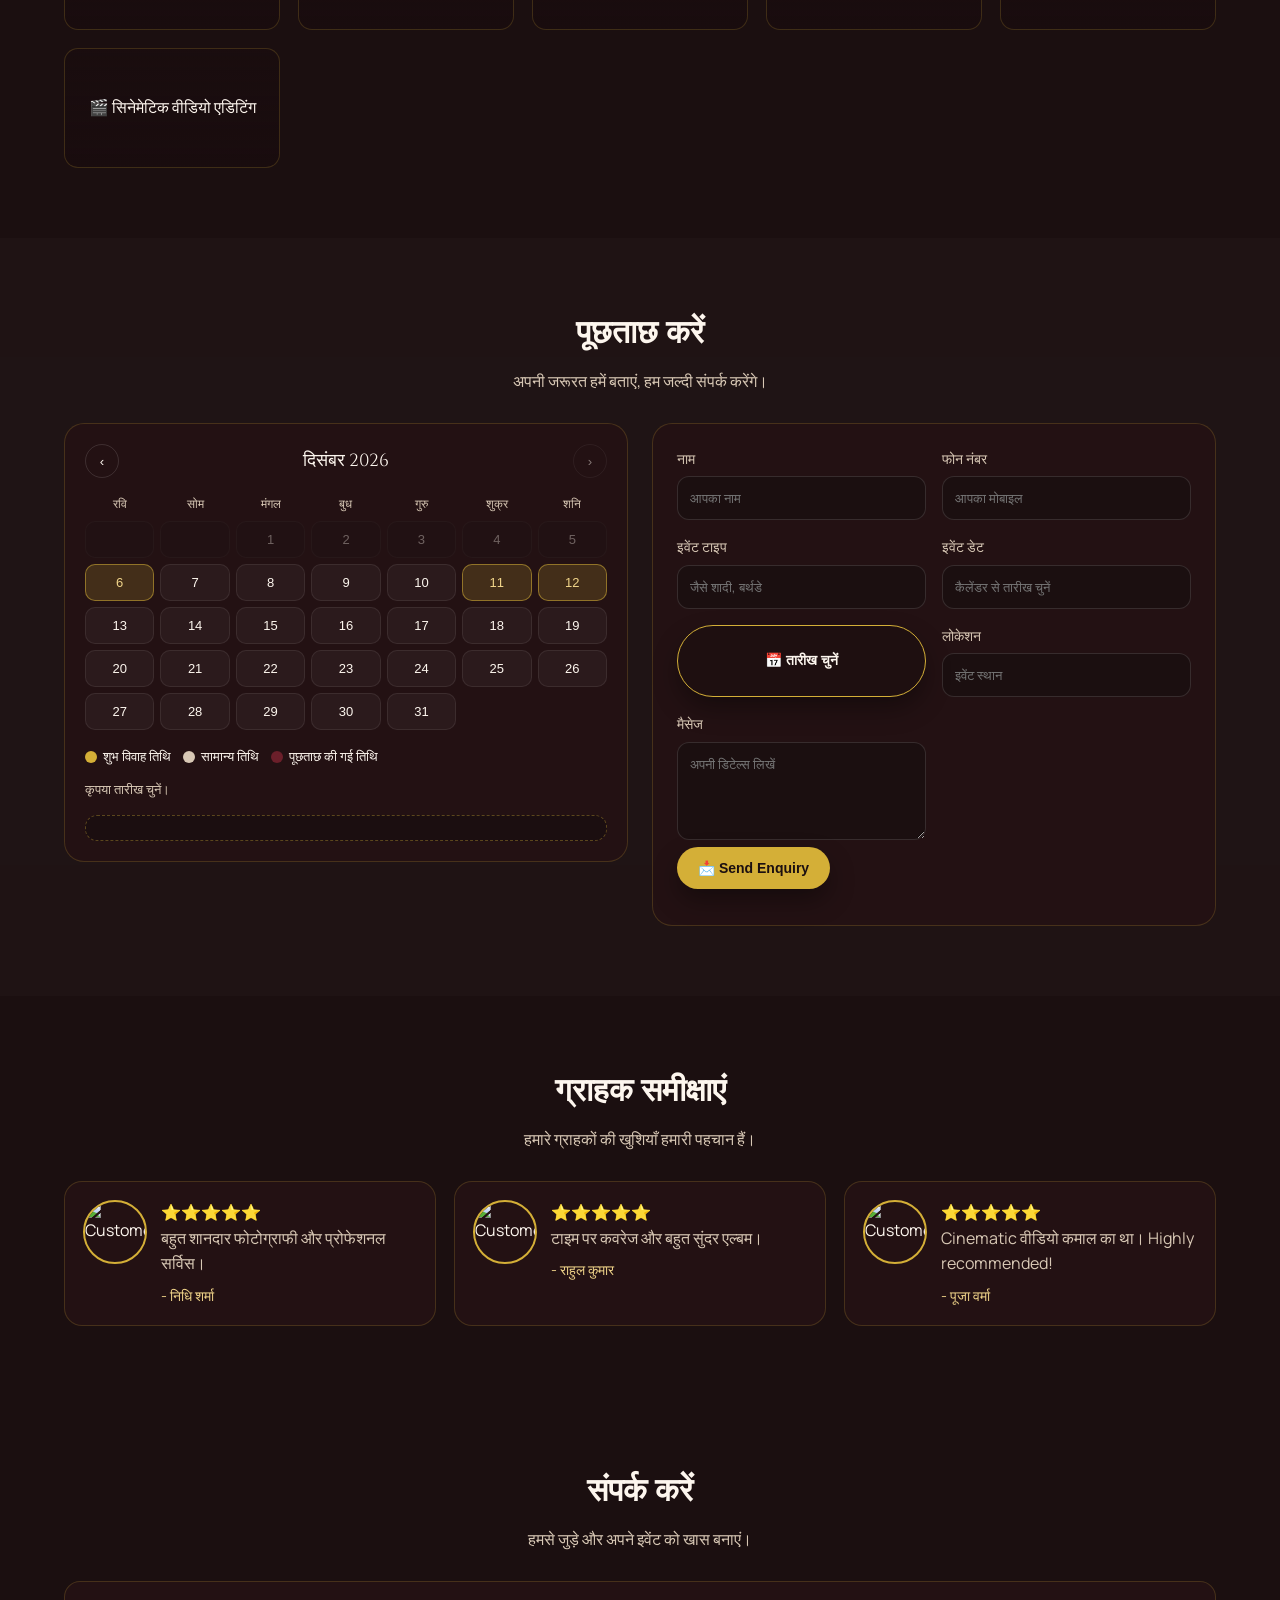
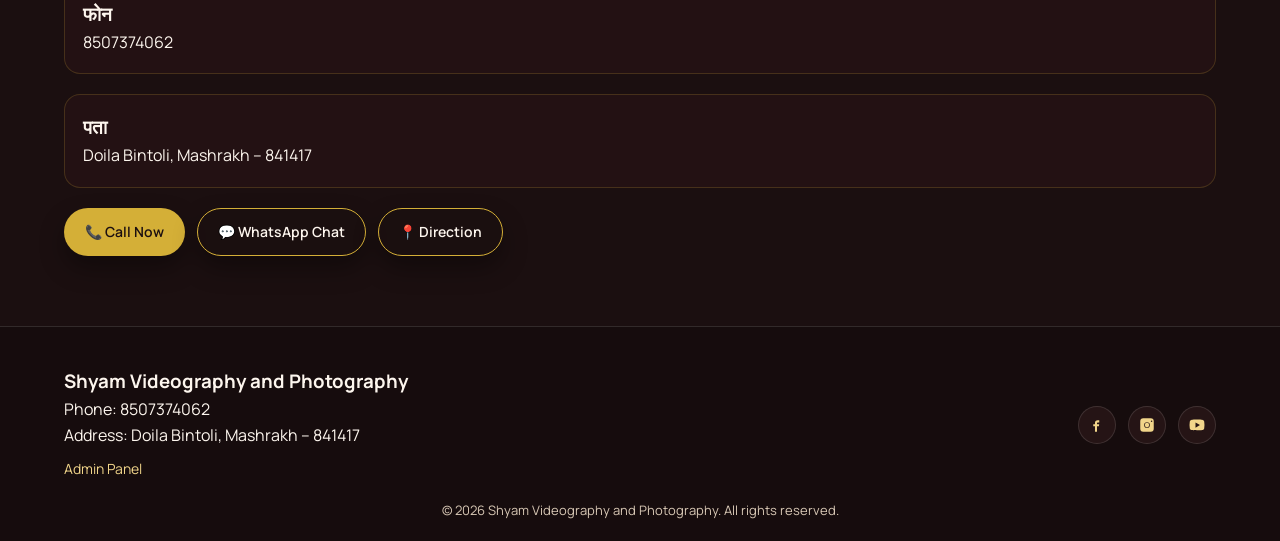
==== commit 090f73af: "Update Some Changes" ====
--- a/index.html
+++ b/index.html
@@ -31,16 +31,21 @@
           <li><a href="#gallery" data-i18n="nav_gallery">गैलरी</a></li>
           <li><a href="#services" data-i18n="nav_services">सेवाएं</a></li>
           <li><a href="#videos" data-i18n="nav_videos">वीडियो</a></li>
-          <li><a href="#booking" data-i18n="nav_booking">बुकिंग</a></li>
+          <li><a href="#enquiry" data-i18n="nav_enquiry">पूछताछ</a></li>
           <li><a href="#reviews" data-i18n="nav_reviews">रिव्यू</a></li>
           <li><a href="#contact" data-i18n="nav_contact">संपर्क</a></li>
+          <li class="nav-lang">
+            <button class="lang-trigger" type="button" aria-expanded="false" aria-haspopup="true">
+              <span class="lang-icon">🌐</span>
+              <span data-i18n="nav_language">भाषा</span>
+            </button>
+            <div class="lang-menu" role="menu" aria-label="Language">
+              <button type="button" class="lang-btn active" data-lang="hi">हिंदी</button>
+              <button type="button" class="lang-btn" data-lang="en">English</button>
+            </div>
+          </li>
         </ul>
       </nav>
-      <div class="lang-switch" aria-label="Language Switch">
-        <button type="button" class="lang-btn active" data-lang="hi">Hindi</button>
-        <span class="lang-sep">|</span>
-        <button type="button" class="lang-btn" data-lang="en">English</button>
-      </div>
     </div>
   </header>
 
@@ -49,14 +54,14 @@
       <div class="container hero-grid">
         <div class="hero-content reveal">
           <p class="eyebrow" data-i18n="hero_eyebrow">Cinematic. Elegant. Timeless.</p>
-          <h1 data-i18n="hero_title">Shyam Videography & Photography</h1>
+          <h1 class="hero-title" data-i18n="hero_title">Shyam Videography & Photography</h1>
           <p class="hero-desc" data-i18n="hero_desc">
             हम आपके खास पलों को यादगार बनाने के लिए प्रोफेशनल फोटोग्राफी और वीडियोग्राफी सेवा प्रदान करते हैं।
           </p>
           <div class="hero-actions">
             <a class="btn btn-primary" href="tel:8507374062" data-i18n="btn_call">📞 Call Now</a>
             <a class="btn btn-outline" href="#gallery" data-i18n="btn_gallery">📷 View Gallery</a>
-            <a class="btn btn-outline" href="#booking" data-i18n="btn_book">📅 Book Now</a>
+            <a class="btn btn-outline" href="#enquiry" data-i18n="btn_enquiry">📩 Send Enquiry</a>
             <a class="btn btn-outline" href="https://www.google.com/maps/dir/?api=1&destination=Doila+Bintoli+Mashrakh+841417" target="_blank" rel="noopener" data-i18n="btn_direction">📍 Direction</a>
           </div>
         </div>
@@ -82,7 +87,7 @@
         </div>
         <div class="about-card reveal">
           <p data-i18n="about_body">
-            Shyam Videography and Photography एक पेशेवर फोटोग्राफी और वीडियोग्राफी सेवा है जो खास तौर पर शादी, प्री-वेडिंग और पारिवारिक समारोहों के खूबसूरत पलों को यादगार बनाने के लिए समर्पित है। हमारी टीम आधुनिक कैमरा तकनीक और रचनात्मक शैली का उपयोग करके हर छोटे-बड़े पल को बेहतरीन तरीके से कैद करती है। हमारा उद्देश्य है कि आपके जीवन के सबसे महत्वपूर्ण पलों को ऐसी यादों में बदल दें जिन्हें आप हमेशा संजो कर रख सकें।
+            Shyam Videography and Photography एक विश्वसनीय और पेशेवर फोटोग्राफी एवं वीडियोग्राफी सेवा है, जो खास तौर पर शादी, प्री-वेडिंग, सगाई और पारिवारिक कार्यक्रमों के खास पलों को खूबसूरती से कैद करने के लिए जानी जाती है। हमारी टीम आधुनिक कैमरा तकनीक, रचनात्मक सोच और अनुभव के साथ हर कार्यक्रम को यादगार बनाने का प्रयास करती है। हमारा लक्ष्य सिर्फ फोटो और वीडियो बनाना नहीं है, बल्कि आपके जीवन के अनमोल पलों को ऐसी यादों में बदलना है जिन्हें आप और आपका परिवार हमेशा गर्व और खुशी के साथ देख सकें। हम हर ग्राहक के साथ ईमानदारी, भरोसा और गुणवत्ता के साथ काम करते हैं ताकि आपकी खुशियों के पल हमेशा के लिए संजोए जा सकें।
           </p>
         </div>
       </div>
@@ -164,11 +169,11 @@
       </div>
     </section>
 
-    <section id="booking" class="section booking">
-      <div class="container">
-        <div class="section-title reveal">
-          <h2 data-i18n="booking_title">बुकिंग करें</h2>
-          <p data-i18n="booking_sub">अपनी तारीख अभी सुरक्षित करें।</p>
+    <section id="enquiry" class="section booking">
+      <div class="container">
+        <div class="section-title reveal">
+          <h2 data-i18n="enquiry_title">पूछताछ करें</h2>
+          <p data-i18n="enquiry_sub">अपनी जरूरत हमें बताएं, हम जल्दी संपर्क करेंगे।</p>
         </div>
         <div class="booking-layout reveal">
           <div class="calendar-panel" id="calendarPanel">
@@ -180,15 +185,15 @@
             <div class="calendar-weekdays" id="calendarWeekdays"></div>
             <div class="calendar-grid" id="calendarGrid"></div>
             <div class="calendar-legend">
-              <span class="legend available" data-i18n="cal_available">Available for Booking</span>
               <span class="legend shubh" data-i18n="cal_shubh">शुभ विवाह तिथि</span>
               <span class="legend normal" data-i18n="cal_normal">सामान्य तिथि</span>
-              <span class="legend booked" data-i18n="cal_booked">Booked / Unavailable</span>
+              <span class="legend enquired" data-i18n="cal_enquired">पूछताछ की गई तिथि</span>
             </div>
             <p class="calendar-note" id="calendarNote"></p>
-          </div>
-
-          <form class="booking-form" id="bookingForm">
+            <div class="calendar-detail" id="calendarDetail"></div>
+          </div>
+
+          <form class="booking-form" id="enquiryForm">
             <div class="form-grid">
               <label>
                 <span data-i18n="form_name">नाम</span>
@@ -216,7 +221,7 @@
                 <textarea name="message" rows="4" placeholder="अपनी डिटेल्स लिखें" data-i18n-placeholder="form_message_ph"></textarea>
               </label>
             </div>
-            <button class="btn btn-primary" type="submit" data-i18n="btn_book">📅 Book Now</button>
+            <button class="btn btn-primary" type="submit" data-i18n="btn_enquiry_send">📩 Send Enquiry</button>
             <p class="form-success" id="formSuccess" aria-live="polite"></p>
           </form>
         </div>
@@ -338,3 +343,5 @@
 </html>
 
 
+
+
--- a/styles.css
+++ b/styles.css
@@ -101,36 +101,112 @@
 }
 
 .nav-links a {
+  position: relative;
+  display: inline-flex;
+  align-items: center;
   font-size: 14px;
   text-transform: uppercase;
   letter-spacing: 1px;
   color: var(--muted);
-  transition: color 0.2s ease;
+  padding: 6px 0;
+  transition: color 0.25s ease, transform 0.25s ease;
+}
+
+.nav-links a::after {
+  content: "";
+  position: absolute;
+  left: 0;
+  bottom: -4px;
+  width: 100%;
+  height: 2px;
+  background: var(--accent);
+  transform: scaleX(0);
+  transform-origin: left;
+  transition: transform 0.3s ease;
 }
 
 .nav-links a:hover,
 .nav-links a:focus {
   color: var(--accent-strong);
-}
-
-.lang-switch {
-  display: flex;
+  transform: translateY(-1px) scale(1.03);
+}
+
+.nav-links a:hover::after,
+.nav-links a:focus::after,
+.nav-links a.active::after {
+  transform: scaleX(1);
+}
+
+.nav-links a.active {
+  color: var(--accent-strong);
+}
+
+.nav-lang {
+  position: relative;
+}
+
+.lang-trigger {
+  display: inline-flex;
   align-items: center;
   gap: 8px;
-  font-size: 14px;
-  color: var(--muted);
+  padding: 8px 14px;
+  border-radius: 999px;
+  border: 1px solid var(--border);
+  background: rgba(27, 15, 16, 0.6);
+  color: var(--muted);
+  font-size: 12px;
+  text-transform: uppercase;
+  letter-spacing: 1px;
+  cursor: pointer;
+  transition: color 0.25s ease, border-color 0.25s ease, transform 0.25s ease, box-shadow 0.25s ease;
+}
+
+.lang-trigger:hover,
+.lang-trigger:focus-visible {
+  color: var(--accent-strong);
+  border-color: rgba(212, 175, 55, 0.6);
+  transform: translateY(-1px) scale(1.03);
+  box-shadow: 0 12px 24px rgba(0, 0, 0, 0.35);
+}
+
+.lang-menu {
+  position: absolute;
+  top: calc(100% + 10px);
+  right: 0;
+  display: flex;
+  gap: 10px;
+  padding: 10px;
+  border-radius: 14px;
+  border: 1px solid var(--border);
+  background: rgba(22, 10, 12, 0.95);
+  opacity: 0;
+  visibility: hidden;
+  transform: translateY(-8px);
+  transition: opacity 0.25s ease, transform 0.25s ease, visibility 0.25s ease;
+  z-index: 30;
+}
+
+.nav-lang.open .lang-menu {
+  opacity: 1;
+  visibility: visible;
+  transform: translateY(0);
 }
 
 .lang-btn {
   background: transparent;
-  border: none;
-  color: inherit;
+  border: 1px solid var(--border);
+  color: var(--muted);
   font-weight: 600;
   cursor: pointer;
+  border-radius: 999px;
+  padding: 6px 12px;
+  transition: color 0.2s ease, border-color 0.2s ease, background 0.2s ease;
 }
 
 .lang-btn.active {
   color: var(--accent-strong);
+  border-color: rgba(212, 175, 55, 0.6);
+  background: rgba(212, 175, 55, 0.12);
 }
 
 .nav-toggle {
@@ -163,6 +239,35 @@
   font-family: "Cinzel", serif;
   font-size: clamp(2.2rem, 3vw, 3.4rem);
   margin: 12px 0 16px;
+}
+
+.hero-title {
+  position: relative;
+  text-shadow: 0 0 0 rgba(212, 175, 55, 0.2);
+  animation: hero-title-in 1s ease both, hero-title-glow 4s ease-in-out 1.2s infinite;
+}
+
+@keyframes hero-title-in {
+  0% {
+    opacity: 0;
+    transform: translateY(16px) scale(0.98);
+    filter: blur(1.5px);
+  }
+  100% {
+    opacity: 1;
+    transform: translateY(0) scale(1);
+    filter: blur(0);
+  }
+}
+
+@keyframes hero-title-glow {
+  0%,
+  100% {
+    text-shadow: 0 0 0 rgba(212, 175, 55, 0.2);
+  }
+  50% {
+    text-shadow: 0 0 14px rgba(212, 175, 55, 0.45), 0 0 32px rgba(212, 175, 55, 0.2);
+  }
 }
 
 .hero-desc {
@@ -472,6 +577,11 @@
   background: transparent;
   color: var(--text);
   cursor: pointer;
+}
+
+.cal-nav:disabled {
+  opacity: 0.45;
+  cursor: not-allowed;
 }
 
 .calendar-weekdays {
@@ -922,11 +1032,20 @@
     padding: 20px;
     border-radius: 16px;
     border: 1px solid var(--border);
-    display: none;
+    display: flex;
+    opacity: 0;
+    visibility: hidden;
+    transform: translateY(-12px);
+    pointer-events: none;
+    transition: opacity 0.3s ease, transform 0.3s ease, visibility 0.3s ease;
+    box-shadow: var(--shadow);
   }
 
   .nav-links.open {
-    display: flex;
+    opacity: 1;
+    visibility: visible;
+    transform: translateY(0);
+    pointer-events: auto;
   }
 
   .nav-toggle {
@@ -937,8 +1056,20 @@
     flex: 0;
   }
 
-  .lang-switch {
-    font-size: 12px;
+  .nav-lang {
+    width: 100%;
+  }
+
+  .lang-trigger {
+    width: 100%;
+    justify-content: space-between;
+  }
+
+  .lang-menu {
+    position: static;
+    width: 100%;
+    justify-content: center;
+    margin-top: 10px;
   }
 
   .hero {
@@ -1183,3 +1314,157 @@
 
 .admin-body { background: var(--bg); }
 
+
+/* Interaction + particles */
+.btn,
+.float-btn {
+  position: relative;
+  overflow: visible;
+}
+
+.btn:hover,
+.btn:focus-visible {
+  transform: translateY(-2px) scale(1.03);
+  box-shadow: 0 16px 32px rgba(212, 175, 55, 0.22), 0 0 18px rgba(212, 175, 55, 0.25);
+}
+
+.btn-outline:hover {
+  background: rgba(212, 175, 55, 0.08);
+}
+
+.gallery-item {
+  transition: transform 0.35s ease, box-shadow 0.35s ease;
+}
+
+.gallery-item:hover {
+  transform: translateY(-6px);
+  box-shadow: 0 20px 45px rgba(0, 0, 0, 0.35);
+}
+
+.video-card,
+.service-card,
+.review-card,
+.contact-card,
+.booking-card,
+.calendar-panel,
+.booking-form,
+.admin-panel,
+.report-card {
+  transition: transform 0.35s ease, box-shadow 0.35s ease;
+}
+
+.video-card:hover,
+.service-card:hover,
+.review-card:hover,
+.contact-card:hover,
+.booking-card:hover,
+.calendar-panel:hover,
+.booking-form:hover,
+.admin-panel:hover,
+.report-card:hover {
+  transform: translateY(-4px);
+  box-shadow: 0 20px 40px rgba(0, 0, 0, 0.3);
+}
+
+.particle {
+  position: absolute;
+  width: var(--size, 4px);
+  height: var(--size, 4px);
+  left: 50%;
+  top: 50%;
+  border-radius: 50%;
+  background: radial-gradient(circle, rgba(241, 213, 138, 0.95), rgba(212, 175, 55, 0.2));
+  pointer-events: none;
+  transform: translate(-50%, -50%);
+  animation: particle-burst var(--duration, 650ms) ease-out forwards;
+  filter: drop-shadow(0 0 6px rgba(212, 175, 55, 0.6));
+}
+
+@keyframes particle-burst {
+  0% {
+    opacity: 1;
+    transform: translate(-50%, -50%) scale(1);
+  }
+  100% {
+    opacity: 0;
+    transform: translate(calc(-50% + var(--dx)), calc(-50% + var(--dy))) scale(0.2);
+  }
+}
+
+.calendar-detail {
+  margin-top: 12px;
+  padding: 12px;
+  border-radius: 12px;
+  border: 1px dashed rgba(212, 175, 55, 0.35);
+  background: rgba(27, 15, 16, 0.7);
+  color: var(--muted);
+  font-size: 13px;
+  display: grid;
+  gap: 6px;
+}
+
+.calendar-detail strong {
+  color: var(--accent-strong);
+  font-weight: 600;
+}
+
+@media (prefers-reduced-motion: reduce) {
+  .hero-title {
+    animation: none;
+  }
+
+  .btn,
+  .gallery-item,
+  .video-card,
+  .service-card,
+  .review-card,
+  .contact-card,
+  .booking-card,
+  .calendar-panel,
+  .booking-form,
+  .admin-panel {
+    transition: none;
+  }
+
+  .particle {
+    animation: none;
+    opacity: 0;
+  }
+}
+
+/* Enquiry calendar labels */
+.calendar-day.is-unavailable {
+  background: rgba(198, 92, 99, 0.25);
+  border-color: rgba(198, 92, 99, 0.85);
+  color: var(--danger);
+  cursor: not-allowed;
+}
+
+.calendar-day.is-enquired {
+  box-shadow: inset 0 0 0 2px rgba(212, 175, 55, 0.6);
+  border-color: rgba(212, 175, 55, 0.6);
+}
+
+.legend.enquired::before {
+  background: var(--maroon);
+}
+
+.legend.unavailable::before {
+  background: var(--danger);
+}
+
+.btn {
+  box-shadow: 0 12px 24px rgba(0, 0, 0, 0.35);
+}
+
+.btn-outline {
+  background: rgba(27, 15, 16, 0.6);
+}
+
+.btn-outline:hover {
+  background: rgba(212, 175, 55, 0.16);
+}
+
+.btn-primary {
+  color: #1b0f10;
+}
